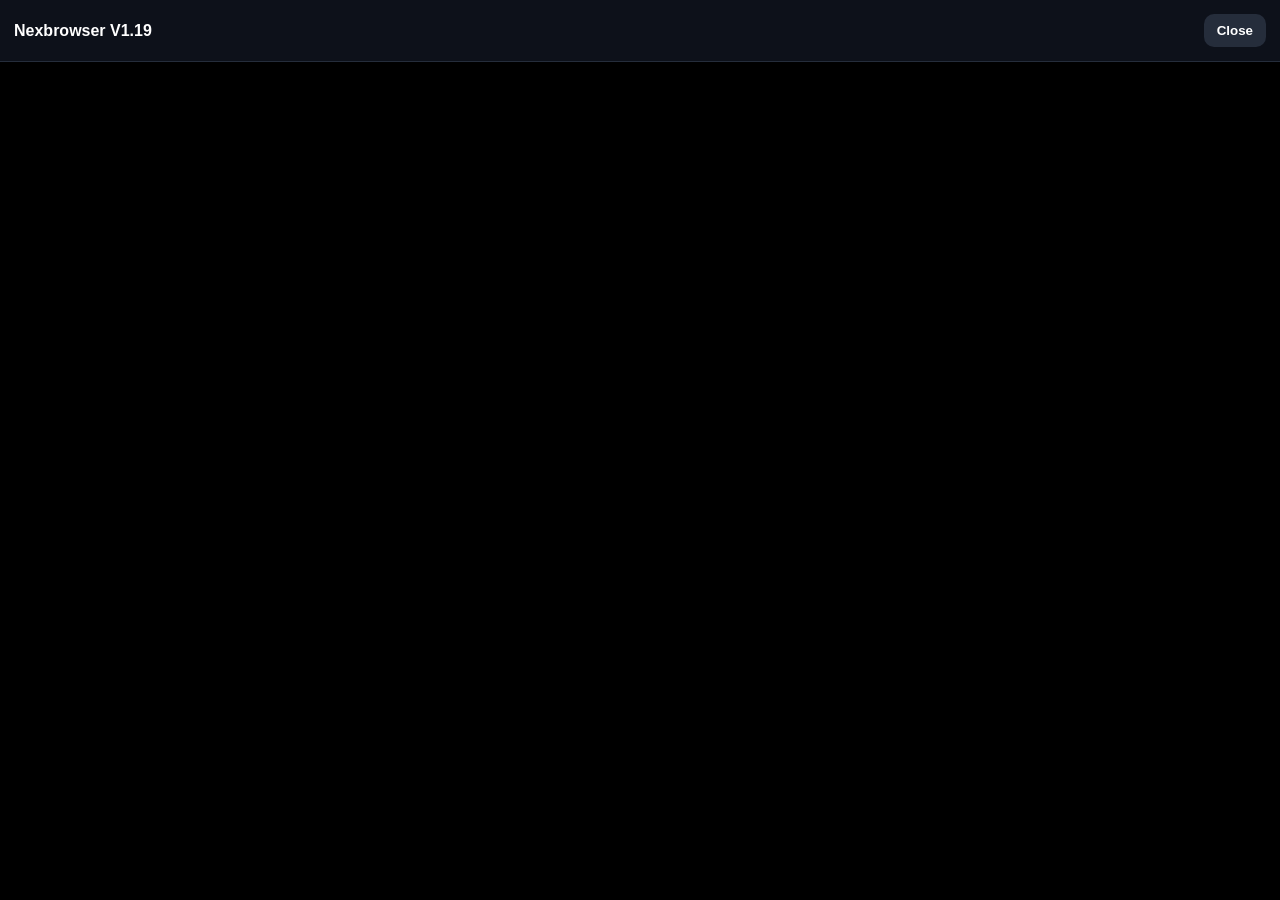
==== games.html @ f14145ed "Rename games page to Nexbrowser V1.19" ====
<!doctype html>
<html lang="en">
<head>
<meta charset="utf-8">
<meta name="viewport" content="width=device-width,initial-scale=1,viewport-fit=cover">
<title>Nexbrowser V1.19</title>
<style>
*{box-sizing:border-box}
html,body{margin:0;width:100%;height:100%;overflow:hidden;font-family:Arial,Helvetica,sans-serif;background:#000;color:#fff}
#gameScreen{width:100%;height:100%;background:#000}
.gamebar{height:62px;padding:10px 14px;display:flex;align-items:center;justify-content:space-between;background:#0d111a;border-bottom:1px solid #252d3b}
.gamebar strong{font-size:16px}
.close{border:0;border-radius:10px;padding:9px 13px;background:#252d3b;color:#fff;font-weight:700}
#frame{display:block;width:100%;height:calc(100dvh - 62px);border:0;background:#000}
</style>
</head>
<body>
<div id="gameScreen">
<div class="gamebar">
<strong>Nexbrowser V1.19</strong>
<button class="close" onclick="document.getElementById('frame').src='about:blank';history.back()">Close</button>
</div>
<iframe id="frame" title="Subway Surfers" src="https://www.madkidgames.com/full/subway-surfers" allow="fullscreen; autoplay; gamepad" allowfullscreen scrolling="no"></iframe>
</div>
</body>
</html>
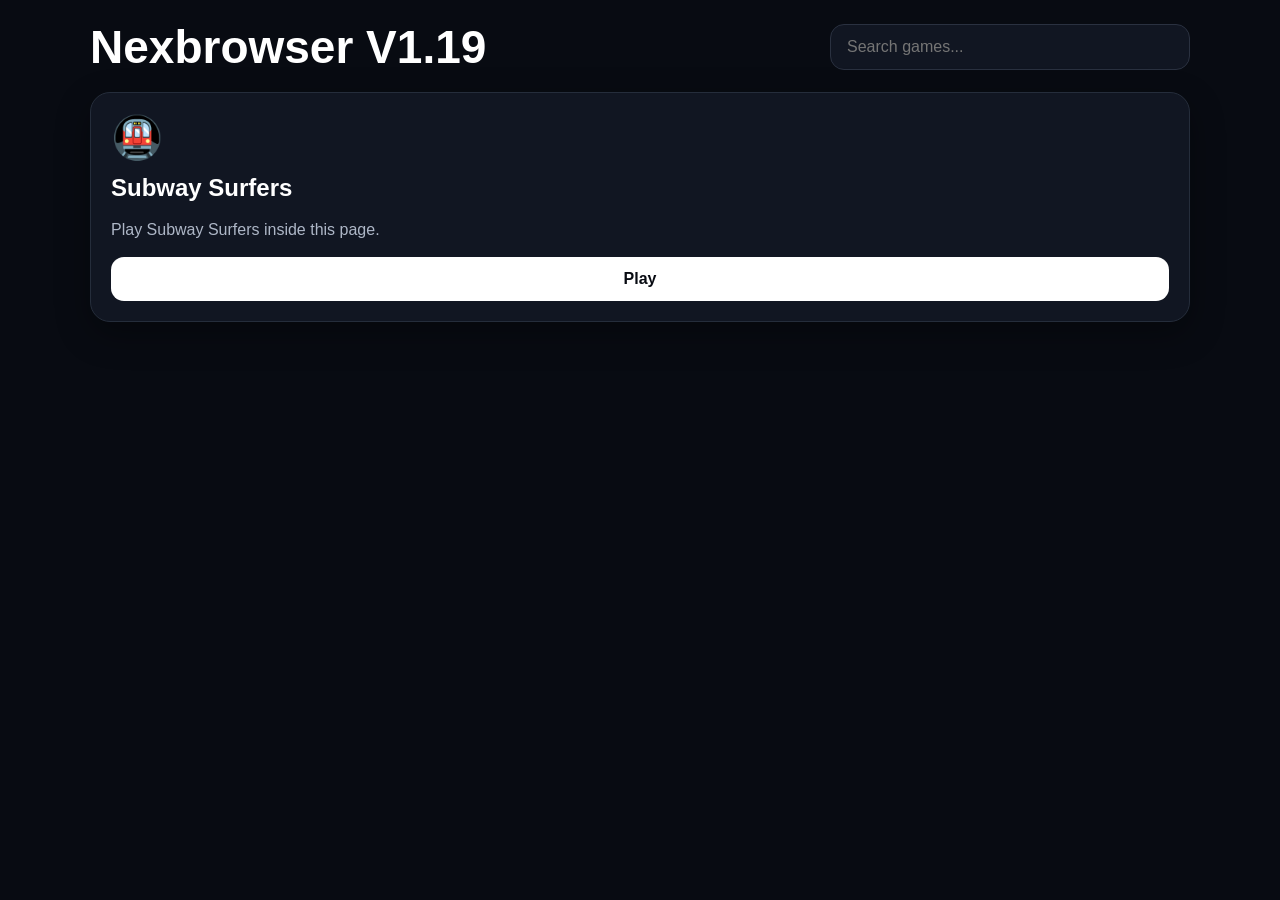
==== commit 9adbf456: "Restore Nexbrowser homepage and require Play button for Subway Surfers" ====
--- a/games.html
+++ b/games.html
@@ -2,25 +2,79 @@
 <html lang="en">
 <head>
 <meta charset="utf-8">
-<meta name="viewport" content="width=device-width,initial-scale=1,viewport-fit=cover">
+<meta name="viewport" content="width=device-width,initial-scale=1">
 <title>Nexbrowser V1.19</title>
 <style>
 *{box-sizing:border-box}
-html,body{margin:0;width:100%;height:100%;overflow:hidden;font-family:Arial,Helvetica,sans-serif;background:#000;color:#fff}
-#gameScreen{width:100%;height:100%;background:#000}
+html,body{margin:0;min-height:100%;font-family:Arial,Helvetica,sans-serif;background:#080b12;color:#fff}
+body{padding:20px}
+.wrap{max-width:1100px;margin:auto}
+header{display:flex;gap:12px;align-items:center;justify-content:space-between;flex-wrap:wrap;margin-bottom:18px}
+h1{margin:0;font-size:clamp(28px,6vw,46px)}
+.search{width:min(100%,360px);padding:13px 16px;border:1px solid #2a3140;border-radius:14px;background:#111622;color:#fff;font-size:16px;outline:0}
+.games{display:grid;grid-template-columns:1fr;gap:16px}
+.game-card{background:#111622;border:1px solid #252d3b;border-radius:20px;padding:20px;box-shadow:0 12px 35px #0005}
+.game-icon{font-size:42px}
+.game-card h2{margin:12px 0 7px}
+.game-card p{color:#aeb7c7;line-height:1.45}
+.play{width:100%;border:0;border-radius:13px;padding:13px;background:#fff;color:#080b12;font-weight:800;font-size:16px;cursor:pointer}
+.play:active{transform:scale(.98)}
+#gameScreen{display:none;position:fixed;inset:0;background:#000;z-index:20}
 .gamebar{height:62px;padding:10px 14px;display:flex;align-items:center;justify-content:space-between;background:#0d111a;border-bottom:1px solid #252d3b}
 .gamebar strong{font-size:16px}
 .close{border:0;border-radius:10px;padding:9px 13px;background:#252d3b;color:#fff;font-weight:700}
 #frame{display:block;width:100%;height:calc(100dvh - 62px);border:0;background:#000}
+@media(max-width:600px){body{padding:14px}.game-card{padding:18px}}
 </style>
 </head>
 <body>
+<div class="wrap">
+<header>
+<h1>Nexbrowser V1.19</h1>
+<input id="search" class="search" type="search" placeholder="Search games..." autocomplete="off">
+</header>
+
+<div class="games" id="games">
+<div class="game-card" data-name="subway surfers subway surfer">
+<div class="game-icon">🚇</div>
+<h2>Subway Surfers</h2>
+<p>Play Subway Surfers inside this page.</p>
+<button class="play" onclick="startSubwaySurfers()">Play</button>
+</div>
+</div>
+</div>
+
 <div id="gameScreen">
 <div class="gamebar">
-<strong>Nexbrowser V1.19</strong>
-<button class="close" onclick="document.getElementById('frame').src='about:blank';history.back()">Close</button>
+<strong>🚇 Subway Surfers</strong>
+<button class="close" onclick="closeGame()">Close</button>
 </div>
-<iframe id="frame" title="Subway Surfers" src="https://www.madkidgames.com/full/subway-surfers" allow="fullscreen; autoplay; gamepad" allowfullscreen scrolling="no"></iframe>
+<iframe id="frame" title="Subway Surfers" allow="fullscreen; autoplay; gamepad" allowfullscreen scrolling="no"></iframe>
 </div>
+
+<script>
+const search=document.getElementById('search');
+search.addEventListener('input',()=>{
+ const q=search.value.toLowerCase().trim();
+ document.querySelectorAll('.game-card').forEach(card=>{
+  card.style.display=card.dataset.name.includes(q)?'block':'none';
+ });
+});
+
+const screen=document.getElementById('gameScreen');
+const frame=document.getElementById('frame');
+
+function startSubwaySurfers(){
+ screen.style.display='block';
+ document.body.style.overflow='hidden';
+ frame.src='https://www.madkidgames.com/full/subway-surfers';
+}
+
+function closeGame(){
+ frame.src='about:blank';
+ screen.style.display='none';
+ document.body.style.overflow='';
+}
+</script>
 </body>
 </html>
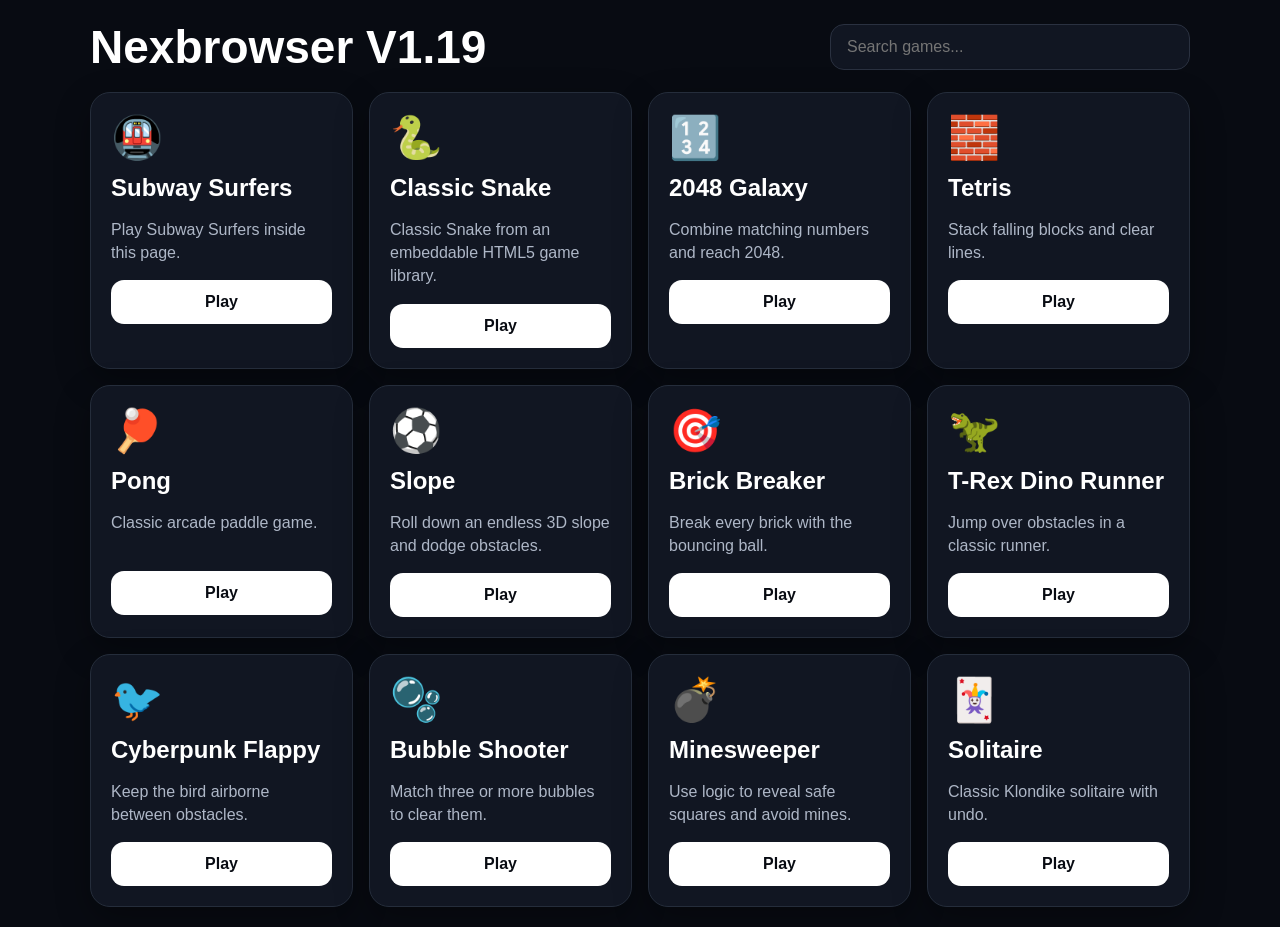
==== commit a75fb6c1: "Add browser games from embeddable HTML5 game sources" ====
--- a/games.html
+++ b/games.html
@@ -12,11 +12,11 @@
 header{display:flex;gap:12px;align-items:center;justify-content:space-between;flex-wrap:wrap;margin-bottom:18px}
 h1{margin:0;font-size:clamp(28px,6vw,46px)}
 .search{width:min(100%,360px);padding:13px 16px;border:1px solid #2a3140;border-radius:14px;background:#111622;color:#fff;font-size:16px;outline:0}
-.games{display:grid;grid-template-columns:1fr;gap:16px}
+.games{display:grid;grid-template-columns:repeat(auto-fit,minmax(220px,1fr));gap:16px}
 .game-card{background:#111622;border:1px solid #252d3b;border-radius:20px;padding:20px;box-shadow:0 12px 35px #0005}
 .game-icon{font-size:42px}
 .game-card h2{margin:12px 0 7px}
-.game-card p{color:#aeb7c7;line-height:1.45}
+.game-card p{color:#aeb7c7;min-height:44px;line-height:1.45}
 .play{width:100%;border:0;border-radius:13px;padding:13px;background:#fff;color:#080b12;font-weight:800;font-size:16px;cursor:pointer}
 .play:active{transform:scale(.98)}
 #gameScreen{display:none;position:fixed;inset:0;background:#000;z-index:20}
@@ -24,7 +24,7 @@
 .gamebar strong{font-size:16px}
 .close{border:0;border-radius:10px;padding:9px 13px;background:#252d3b;color:#fff;font-weight:700}
 #frame{display:block;width:100%;height:calc(100dvh - 62px);border:0;background:#000}
-@media(max-width:600px){body{padding:14px}.game-card{padding:18px}}
+@media(max-width:600px){body{padding:14px}.games{grid-template-columns:1fr}.game-card{padding:18px}}
 </style>
 </head>
 <body>
@@ -35,21 +35,100 @@
 </header>
 
 <div class="games" id="games">
+
 <div class="game-card" data-name="subway surfers subway surfer">
 <div class="game-icon">🚇</div>
 <h2>Subway Surfers</h2>
 <p>Play Subway Surfers inside this page.</p>
-<button class="play" onclick="startSubwaySurfers()">Play</button>
+<button class="play" onclick="playGame('🚇 Subway Surfers','https://www.madkidgames.com/full/subway-surfers')">Play</button>
 </div>
+
+<div class="game-card" data-name="snake classic snake">
+<div class="game-icon">🐍</div>
+<h2>Classic Snake</h2>
+<p>Classic Snake from an embeddable HTML5 game library.</p>
+<button class="play" onclick="playGame('🐍 Classic Snake','https://gamezipper.com/snake/?utm_source=embed')">Play</button>
+</div>
+
+<div class="game-card" data-name="2048 galaxy 2048">
+<div class="game-icon">🔢</div>
+<h2>2048 Galaxy</h2>
+<p>Combine matching numbers and reach 2048.</p>
+<button class="play" onclick="playGame('🔢 2048 Galaxy','https://gamezipper.com/2048/?utm_source=embed')">Play</button>
+</div>
+
+<div class="game-card" data-name="tetris">
+<div class="game-icon">🧱</div>
+<h2>Tetris</h2>
+<p>Stack falling blocks and clear lines.</p>
+<button class="play" onclick="playGame('🧱 Tetris','https://gamezipper.com/tetris/?utm_source=embed')">Play</button>
+</div>
+
+<div class="game-card" data-name="pong">
+<div class="game-icon">🏓</div>
+<h2>Pong</h2>
+<p>Classic arcade paddle game.</p>
+<button class="play" onclick="playGame('🏓 Pong','https://gamezipper.com/pong/?utm_source=embed')">Play</button>
+</div>
+
+<div class="game-card" data-name="slope">
+<div class="game-icon">⚽</div>
+<h2>Slope</h2>
+<p>Roll down an endless 3D slope and dodge obstacles.</p>
+<button class="play" onclick="playGame('⚽ Slope','https://gamezipper.com/slope/?utm_source=embed')">Play</button>
+</div>
+
+<div class="game-card" data-name="brick breaker">
+<div class="game-icon">🎯</div>
+<h2>Brick Breaker</h2>
+<p>Break every brick with the bouncing ball.</p>
+<button class="play" onclick="playGame('🎯 Brick Breaker','https://gamezipper.com/brick-breaker/?utm_source=embed')">Play</button>
+</div>
+
+<div class="game-card" data-name="t rex dino runner dinosaur">
+<div class="game-icon">🦖</div>
+<h2>T-Rex Dino Runner</h2>
+<p>Jump over obstacles in a classic runner.</p>
+<button class="play" onclick="playGame('🦖 T-Rex Dino Runner','https://gamezipper.com/t-rex/?utm_source=embed')">Play</button>
+</div>
+
+<div class="game-card" data-name="flappy cyberpunk flappy">
+<div class="game-icon">🐦</div>
+<h2>Cyberpunk Flappy</h2>
+<p>Keep the bird airborne between obstacles.</p>
+<button class="play" onclick="playGame('🐦 Cyberpunk Flappy','https://gamezipper.com/flappy-wings/?utm_source=embed')">Play</button>
+</div>
+
+<div class="game-card" data-name="bubble shooter">
+<div class="game-icon">🫧</div>
+<h2>Bubble Shooter</h2>
+<p>Match three or more bubbles to clear them.</p>
+<button class="play" onclick="playGame('🫧 Bubble Shooter','https://gamezipper.com/bubble-shooter/?utm_source=embed')">Play</button>
+</div>
+
+<div class="game-card" data-name="minesweeper">
+<div class="game-icon">💣</div>
+<h2>Minesweeper</h2>
+<p>Use logic to reveal safe squares and avoid mines.</p>
+<button class="play" onclick="playGame('💣 Minesweeper','https://gamezipper.com/minesweeper/?utm_source=embed')">Play</button>
+</div>
+
+<div class="game-card" data-name="solitaire">
+<div class="game-icon">🃏</div>
+<h2>Solitaire</h2>
+<p>Classic Klondike solitaire with undo.</p>
+<button class="play" onclick="playGame('🃏 Solitaire','https://gamezipper.com/solitaire/?utm_source=embed')">Play</button>
+</div>
+
 </div>
 </div>
 
 <div id="gameScreen">
 <div class="gamebar">
-<strong>🚇 Subway Surfers</strong>
+<strong id="gameTitle">Game</strong>
 <button class="close" onclick="closeGame()">Close</button>
 </div>
-<iframe id="frame" title="Subway Surfers" allow="fullscreen; autoplay; gamepad" allowfullscreen scrolling="no"></iframe>
+<iframe id="frame" title="Browser game" allow="fullscreen; autoplay; gamepad" allowfullscreen scrolling="no"></iframe>
 </div>
 
 <script>
@@ -63,11 +142,13 @@
 
 const screen=document.getElementById('gameScreen');
 const frame=document.getElementById('frame');
+const title=document.getElementById('gameTitle');
 
-function startSubwaySurfers(){
+function playGame(name,url){
+ title.textContent=name;
  screen.style.display='block';
  document.body.style.overflow='hidden';
- frame.src='https://www.madkidgames.com/full/subway-surfers';
+ frame.src=url;
 }
 
 function closeGame(){
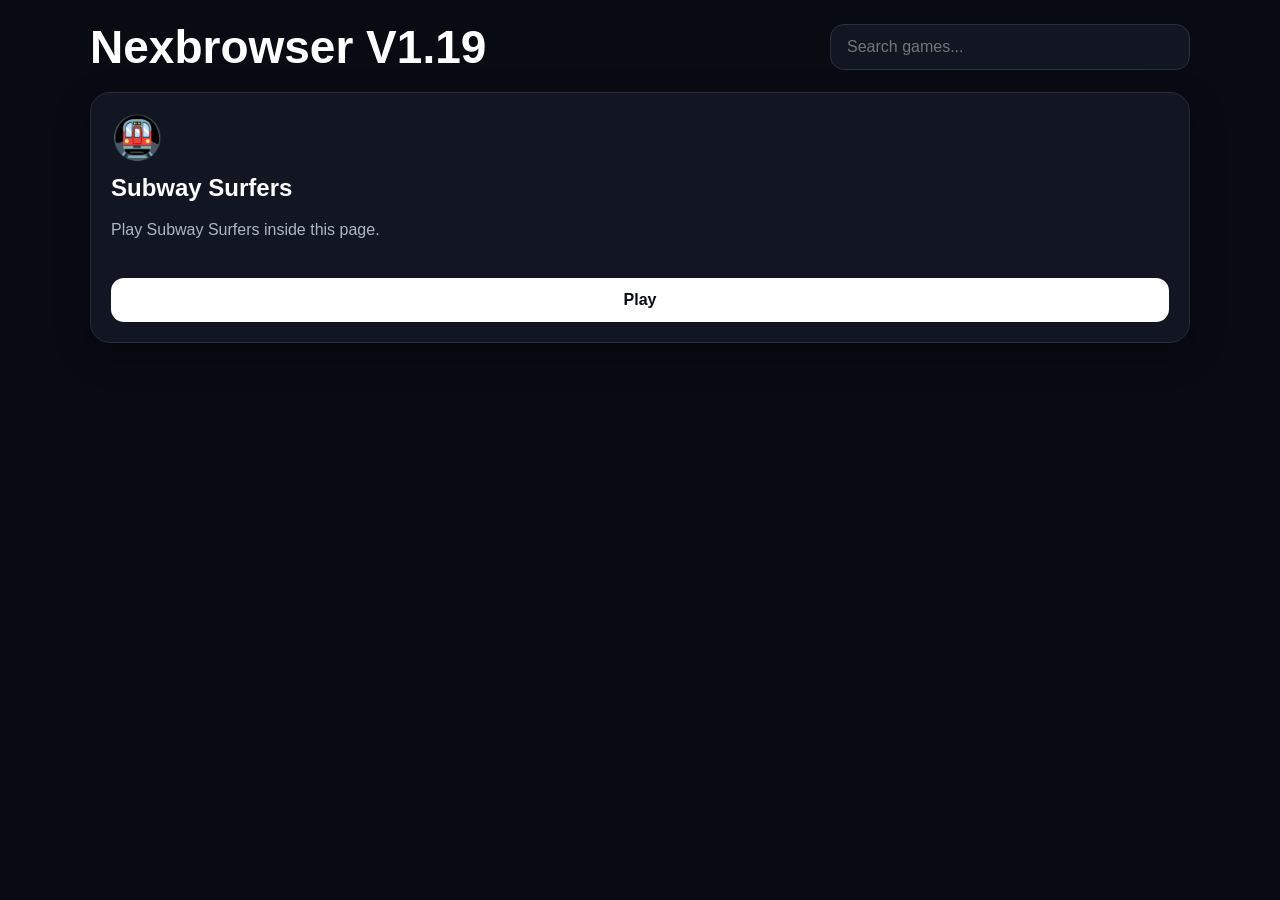
==== commit 6068d5cf: "Remove added games and keep Subway Surfers only" ====
--- a/games.html
+++ b/games.html
@@ -35,91 +35,12 @@
 </header>
 
 <div class="games" id="games">
-
 <div class="game-card" data-name="subway surfers subway surfer">
 <div class="game-icon">🚇</div>
 <h2>Subway Surfers</h2>
 <p>Play Subway Surfers inside this page.</p>
 <button class="play" onclick="playGame('🚇 Subway Surfers','https://www.madkidgames.com/full/subway-surfers')">Play</button>
 </div>
-
-<div class="game-card" data-name="snake classic snake">
-<div class="game-icon">🐍</div>
-<h2>Classic Snake</h2>
-<p>Classic Snake from an embeddable HTML5 game library.</p>
-<button class="play" onclick="playGame('🐍 Classic Snake','https://gamezipper.com/snake/?utm_source=embed')">Play</button>
-</div>
-
-<div class="game-card" data-name="2048 galaxy 2048">
-<div class="game-icon">🔢</div>
-<h2>2048 Galaxy</h2>
-<p>Combine matching numbers and reach 2048.</p>
-<button class="play" onclick="playGame('🔢 2048 Galaxy','https://gamezipper.com/2048/?utm_source=embed')">Play</button>
-</div>
-
-<div class="game-card" data-name="tetris">
-<div class="game-icon">🧱</div>
-<h2>Tetris</h2>
-<p>Stack falling blocks and clear lines.</p>
-<button class="play" onclick="playGame('🧱 Tetris','https://gamezipper.com/tetris/?utm_source=embed')">Play</button>
-</div>
-
-<div class="game-card" data-name="pong">
-<div class="game-icon">🏓</div>
-<h2>Pong</h2>
-<p>Classic arcade paddle game.</p>
-<button class="play" onclick="playGame('🏓 Pong','https://gamezipper.com/pong/?utm_source=embed')">Play</button>
-</div>
-
-<div class="game-card" data-name="slope">
-<div class="game-icon">⚽</div>
-<h2>Slope</h2>
-<p>Roll down an endless 3D slope and dodge obstacles.</p>
-<button class="play" onclick="playGame('⚽ Slope','https://gamezipper.com/slope/?utm_source=embed')">Play</button>
-</div>
-
-<div class="game-card" data-name="brick breaker">
-<div class="game-icon">🎯</div>
-<h2>Brick Breaker</h2>
-<p>Break every brick with the bouncing ball.</p>
-<button class="play" onclick="playGame('🎯 Brick Breaker','https://gamezipper.com/brick-breaker/?utm_source=embed')">Play</button>
-</div>
-
-<div class="game-card" data-name="t rex dino runner dinosaur">
-<div class="game-icon">🦖</div>
-<h2>T-Rex Dino Runner</h2>
-<p>Jump over obstacles in a classic runner.</p>
-<button class="play" onclick="playGame('🦖 T-Rex Dino Runner','https://gamezipper.com/t-rex/?utm_source=embed')">Play</button>
-</div>
-
-<div class="game-card" data-name="flappy cyberpunk flappy">
-<div class="game-icon">🐦</div>
-<h2>Cyberpunk Flappy</h2>
-<p>Keep the bird airborne between obstacles.</p>
-<button class="play" onclick="playGame('🐦 Cyberpunk Flappy','https://gamezipper.com/flappy-wings/?utm_source=embed')">Play</button>
-</div>
-
-<div class="game-card" data-name="bubble shooter">
-<div class="game-icon">🫧</div>
-<h2>Bubble Shooter</h2>
-<p>Match three or more bubbles to clear them.</p>
-<button class="play" onclick="playGame('🫧 Bubble Shooter','https://gamezipper.com/bubble-shooter/?utm_source=embed')">Play</button>
-</div>
-
-<div class="game-card" data-name="minesweeper">
-<div class="game-icon">💣</div>
-<h2>Minesweeper</h2>
-<p>Use logic to reveal safe squares and avoid mines.</p>
-<button class="play" onclick="playGame('💣 Minesweeper','https://gamezipper.com/minesweeper/?utm_source=embed')">Play</button>
-</div>
-
-<div class="game-card" data-name="solitaire">
-<div class="game-icon">🃏</div>
-<h2>Solitaire</h2>
-<p>Classic Klondike solitaire with undo.</p>
-<button class="play" onclick="playGame('🃏 Solitaire','https://gamezipper.com/solitaire/?utm_source=embed')">Play</button>
-</div>
-
 </div>
 </div>
 
@@ -128,7 +49,7 @@
 <strong id="gameTitle">Game</strong>
 <button class="close" onclick="closeGame()">Close</button>
 </div>
-<iframe id="frame" title="Browser game" allow="fullscreen; autoplay; gamepad" allowfullscreen scrolling="no"></iframe>
+<iframe id="frame" title="Subway Surfers" allow="fullscreen; autoplay; gamepad" allowfullscreen scrolling="no"></iframe>
 </div>
 
 <script>
@@ -139,18 +60,15 @@
   card.style.display=card.dataset.name.includes(q)?'block':'none';
  });
 });
-
 const screen=document.getElementById('gameScreen');
 const frame=document.getElementById('frame');
 const title=document.getElementById('gameTitle');
-
 function playGame(name,url){
  title.textContent=name;
  screen.style.display='block';
  document.body.style.overflow='hidden';
  frame.src=url;
 }
-
 function closeGame(){
  frame.src='about:blank';
  screen.style.display='none';
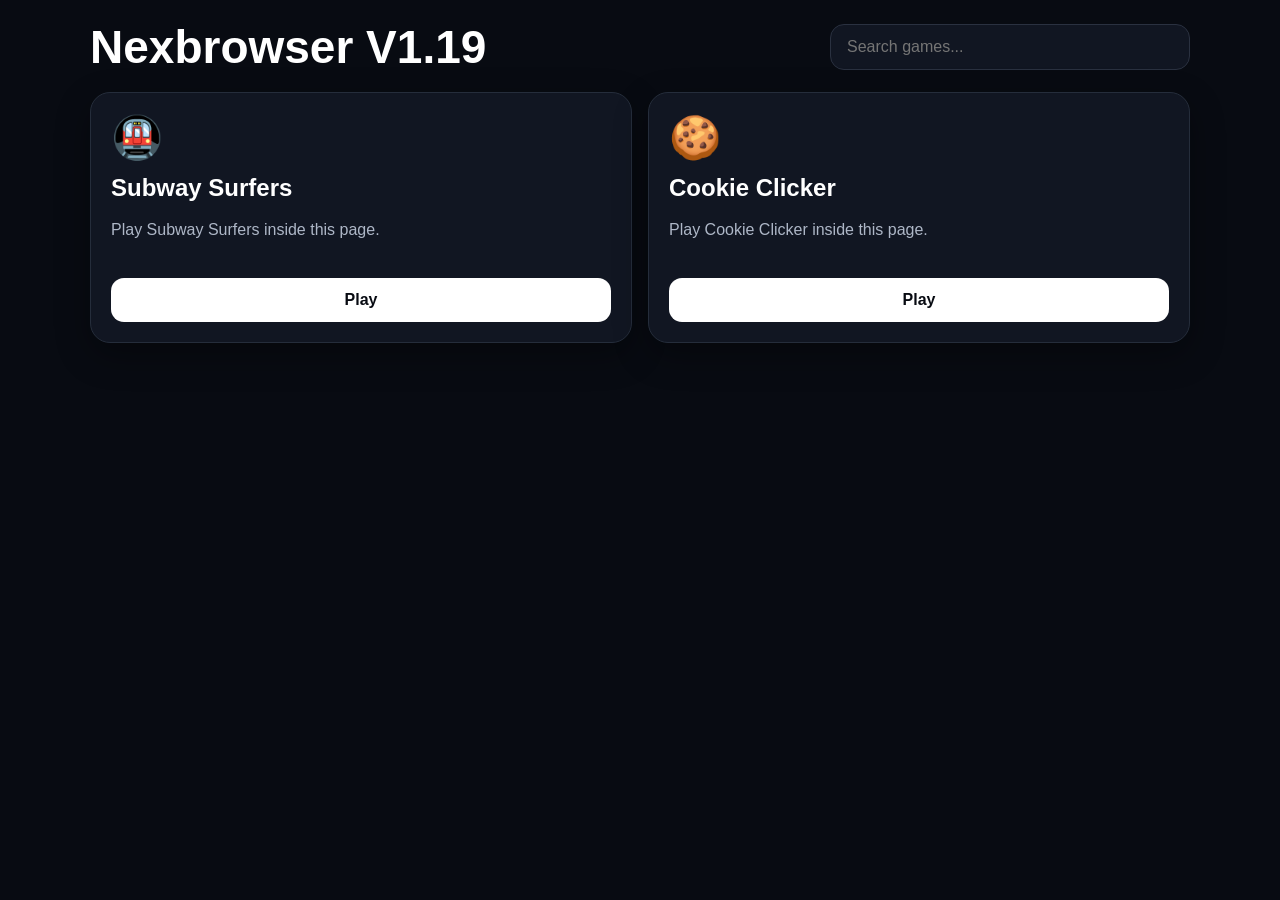
==== commit ad1097c3: "Add Cookie Clicker to Nexbrowser" ====
--- a/games.html
+++ b/games.html
@@ -41,6 +41,13 @@
 <p>Play Subway Surfers inside this page.</p>
 <button class="play" onclick="playGame('🚇 Subway Surfers','https://www.madkidgames.com/full/subway-surfers')">Play</button>
 </div>
+
+<div class="game-card" data-name="cookie clicker cookieclicker">
+<div class="game-icon">🍪</div>
+<h2>Cookie Clicker</h2>
+<p>Play Cookie Clicker inside this page.</p>
+<button class="play" onclick="playGame('🍪 Cookie Clicker','https://orteil.dashnet.org/cookieclicker/')">Play</button>
+</div>
 </div>
 </div>
 
@@ -49,7 +56,7 @@
 <strong id="gameTitle">Game</strong>
 <button class="close" onclick="closeGame()">Close</button>
 </div>
-<iframe id="frame" title="Subway Surfers" allow="fullscreen; autoplay; gamepad" allowfullscreen scrolling="no"></iframe>
+<iframe id="frame" title="Game" allow="fullscreen; autoplay; gamepad" allowfullscreen scrolling="no"></iframe>
 </div>
 
 <script>
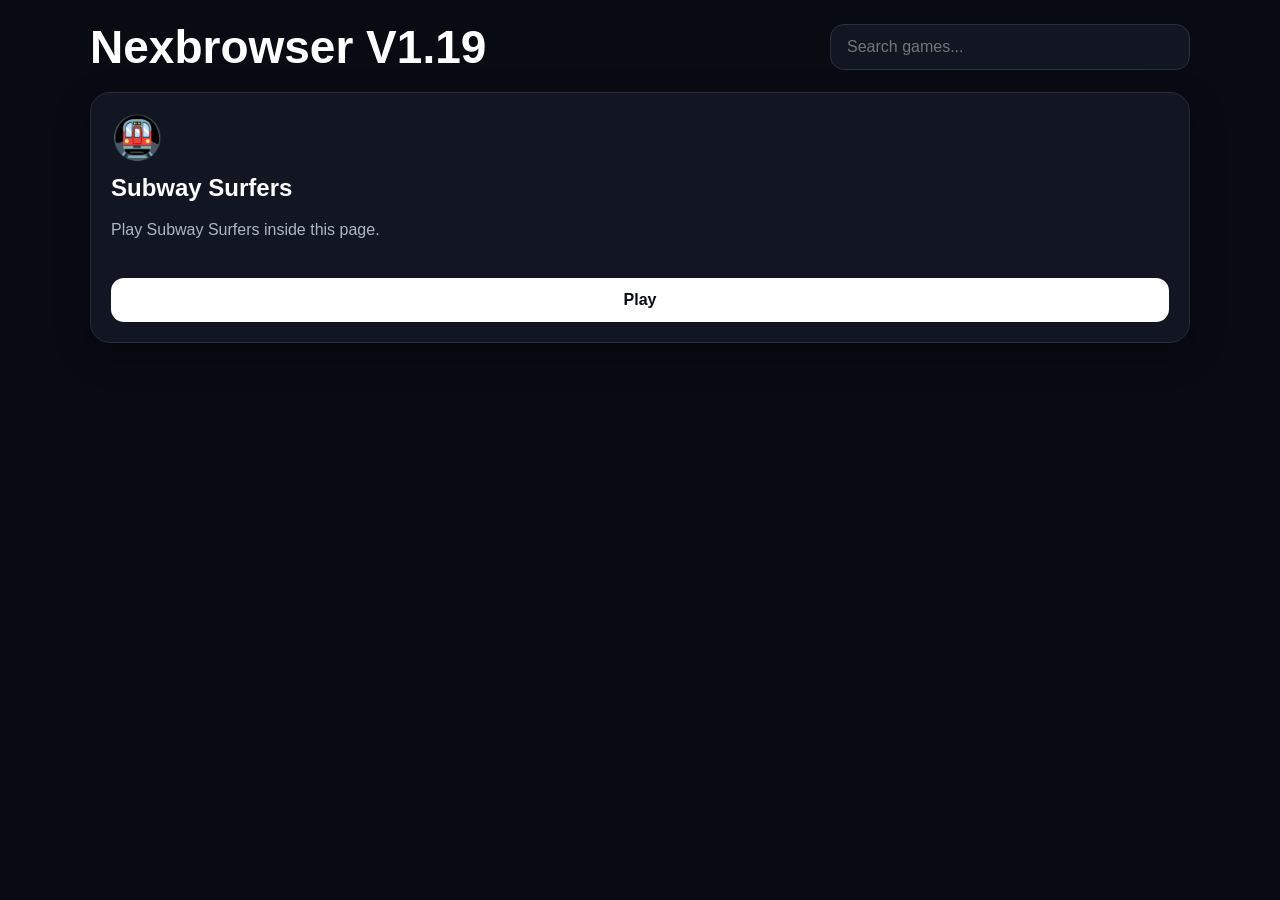
==== commit 0aa024ba: "Remove Cookie Clicker" ====
--- a/games.html
+++ b/games.html
@@ -42,12 +42,6 @@
 <button class="play" onclick="playGame('🚇 Subway Surfers','https://www.madkidgames.com/full/subway-surfers')">Play</button>
 </div>
 
-<div class="game-card" data-name="cookie clicker cookieclicker">
-<div class="game-icon">🍪</div>
-<h2>Cookie Clicker</h2>
-<p>Play Cookie Clicker inside this page.</p>
-<button class="play" onclick="playGame('🍪 Cookie Clicker','https://orteil.dashnet.org/cookieclicker/')">Play</button>
-</div>
 </div>
 </div>
 
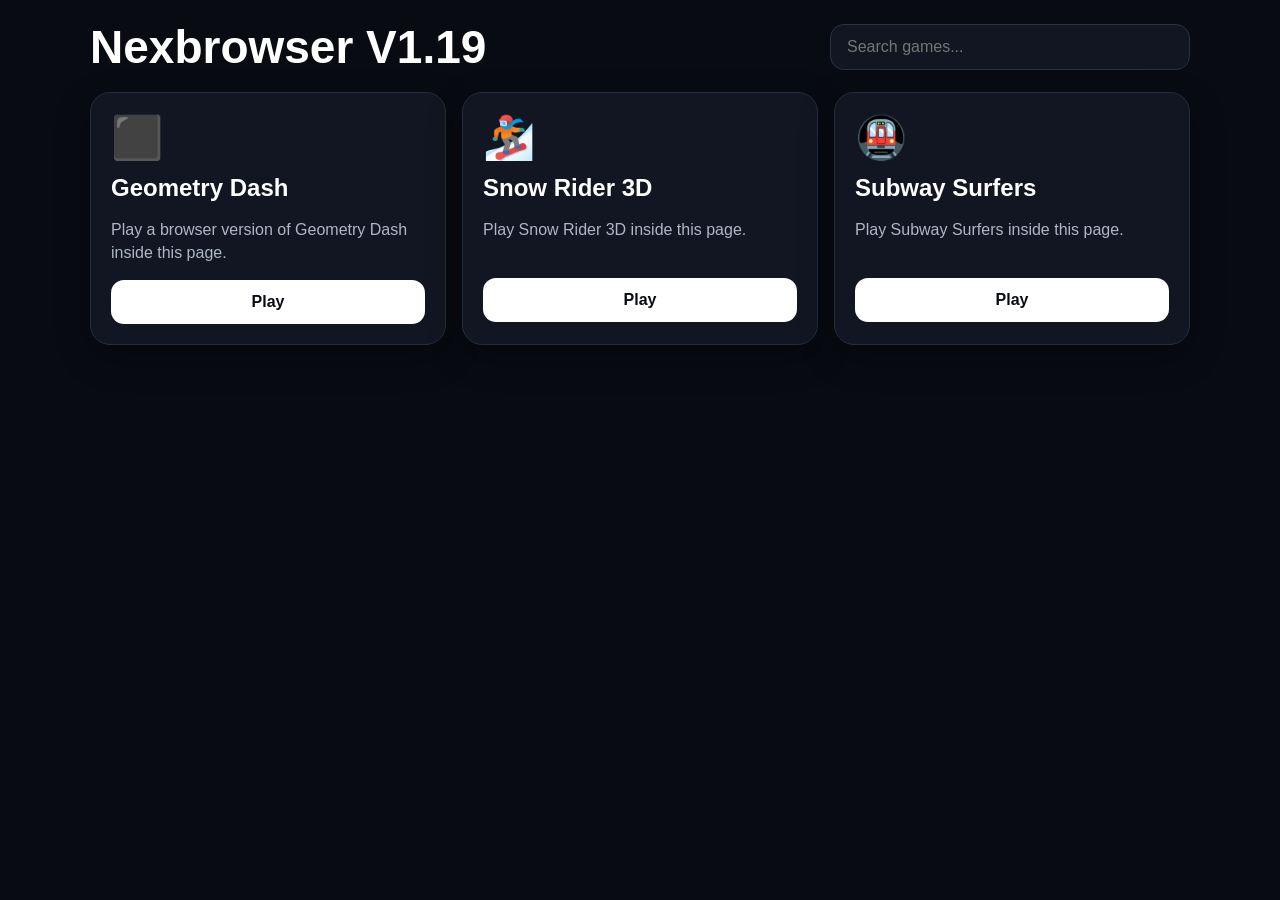
==== commit bca12c33: "Add Geometry Dash and Snow Rider to Nexbrowser" ====
--- a/games.html
+++ b/games.html
@@ -35,6 +35,20 @@
 </header>
 
 <div class="games" id="games">
+<div class="game-card" data-name="geometry dash geometrydash">
+<div class="game-icon">⬛</div>
+<h2>Geometry Dash</h2>
+<p>Play a browser version of Geometry Dash inside this page.</p>
+<button class="play" onclick="playGame('⬛ Geometry Dash','https://geometrydash-online.github.io/')">Play</button>
+</div>
+
+<div class="game-card" data-name="snow rider snow rider 3d">
+<div class="game-icon">🏂</div>
+<h2>Snow Rider 3D</h2>
+<p>Play Snow Rider 3D inside this page.</p>
+<button class="play" onclick="playGame('🏂 Snow Rider 3D','https://snow-rider.gitlab.io/')">Play</button>
+</div>
+
 <div class="game-card" data-name="subway surfers subway surfer">
 <div class="game-icon">🚇</div>
 <h2>Subway Surfers</h2>
